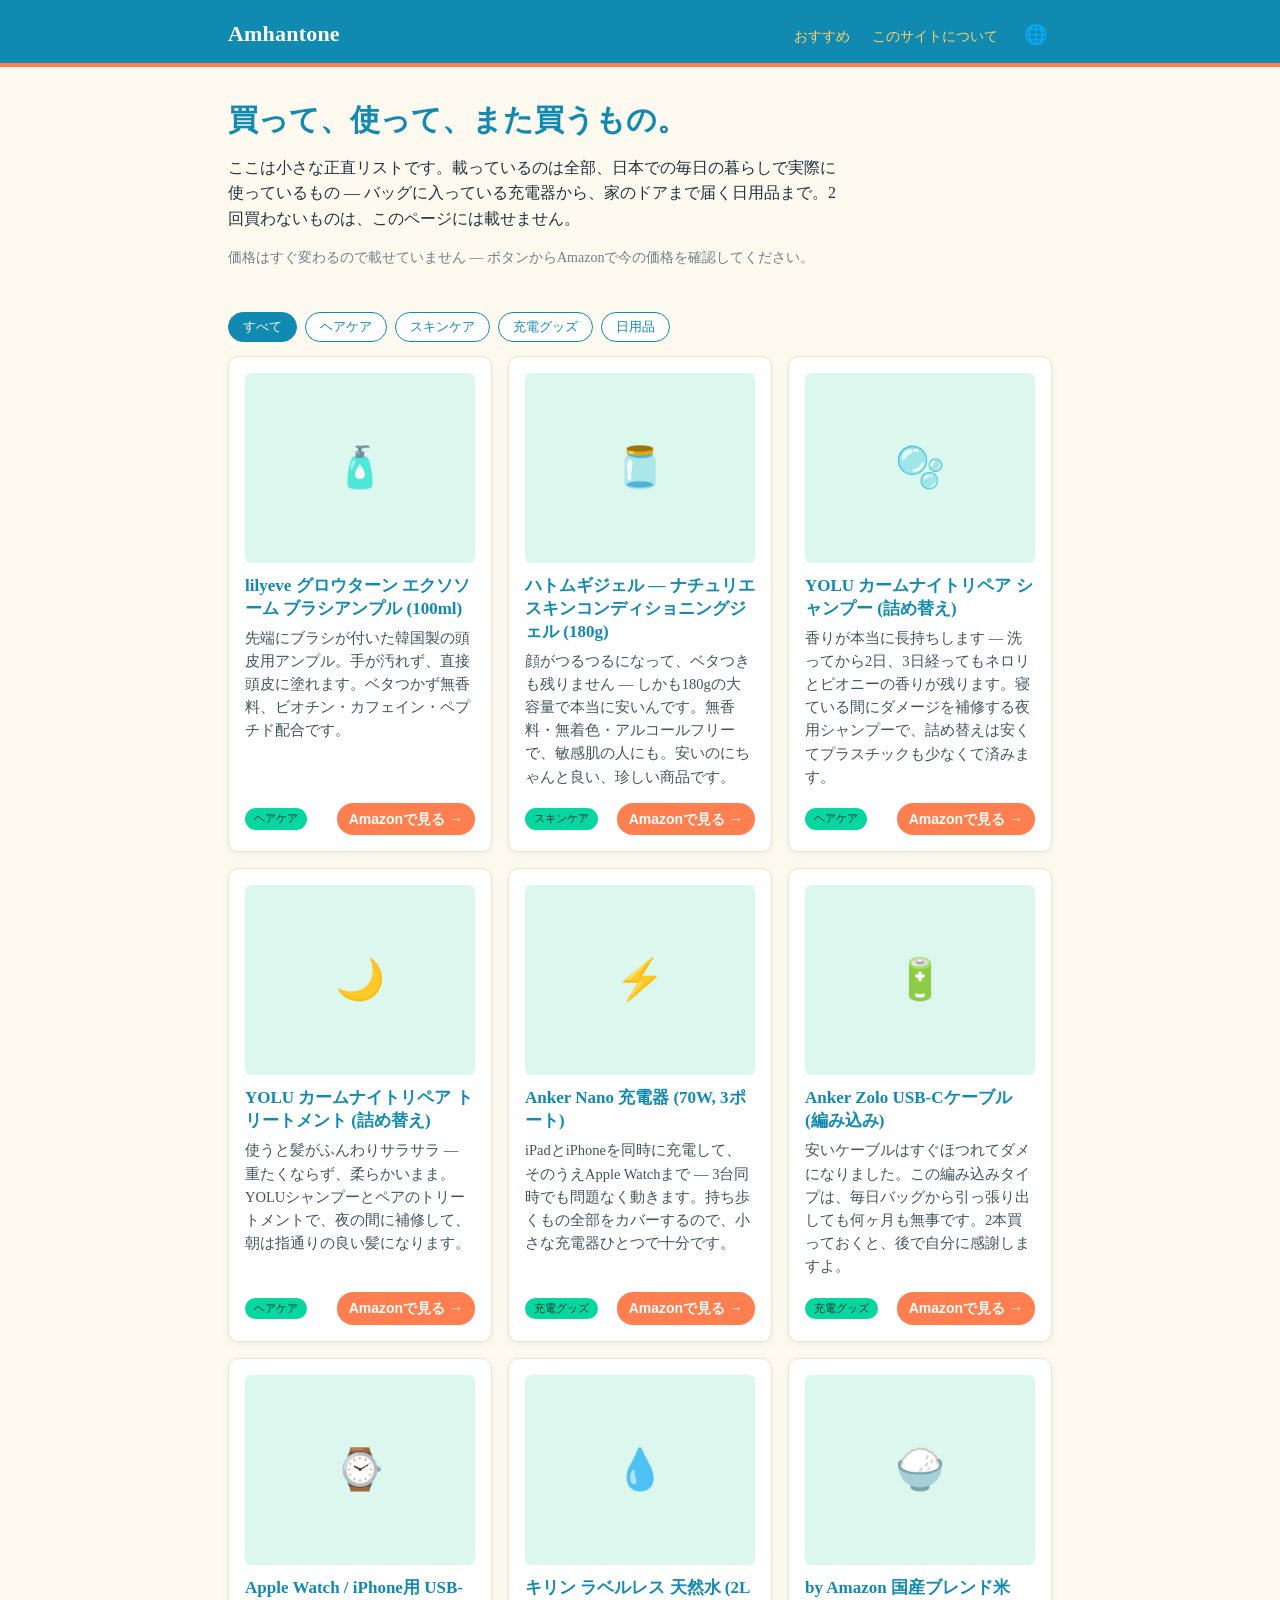
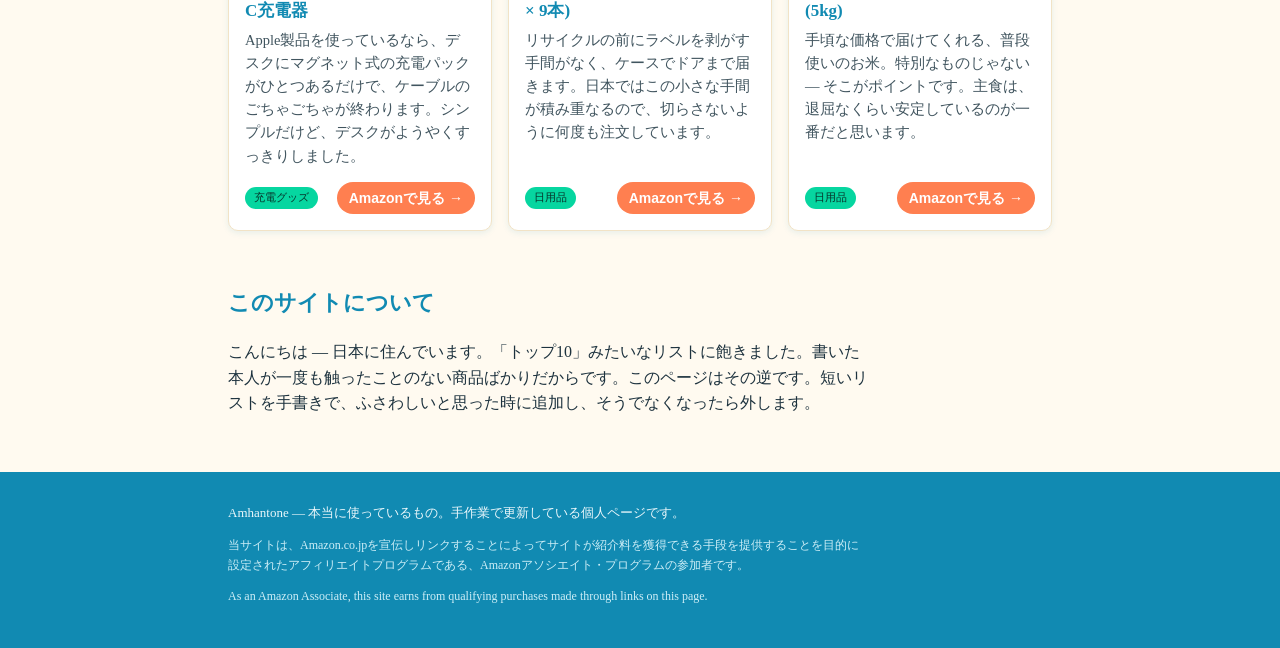
==== index.html @ 74ca100b "Hide Burmese from the language menu for now (wording kept in code)" ====
<!DOCTYPE html>
<html lang="en">
<head>
<meta charset="UTF-8">
<meta name="viewport" content="width=device-width, initial-scale=1.0">
<title>Amhantone — stuff I actually use</title>
<meta name="description" content="A short list of everyday things I actually buy and use, mostly from Amazon Japan. No hype, just notes.">
<link rel="stylesheet" href="style.css">
</head>
<body>

<header>
  <div class="wrap">
    <div class="site-title">Amhantone</div>
    <nav>
      <a href="#picks" id="t-picks">Picks</a>
      <a href="#about" id="t-about">About</a>
      <span class="lang-menu">
        <button type="button" id="lang-btn" title="Language / 言語" aria-haspopup="true" aria-expanded="false">🌐</button>
        <span class="lang-pop" id="lang-pop" hidden>
          <button type="button" data-lang="en">English</button>
          <button type="button" data-lang="ja">日本語</button>
        </span>
      </span>
    </nav>
  </div>
</header>

<main class="wrap">

  <section class="intro">
    <h1 id="t-h1">Things I buy, use, and buy again.</h1>
    <p id="t-intro">This is a small, honest list. Everything here is something I use in my
    daily life in Japan — chargers that live in my bag, staples that show up
    at my door. If I wouldn't buy it twice, it's not on this page.</p>
    <p class="muted" id="t-prices">Prices change all the time, so I don't list them — the
    button takes you to Amazon to check the current one.</p>
  </section>

  <section id="picks">
    <div class="filters" id="filters"></div>
    <div class="grid" id="grid"></div>
  </section>

  <section id="about">
    <h2 id="t-about-h">About this site</h2>
    <p id="t-about-p">Hi — I live in Japan and I got tired of "top 10" lists written by
    people who never touched the products. This page is the opposite: a
    short list, written by hand, updated when something earns its place
    or loses it.</p>
  </section>

</main>

<footer>
  <div class="wrap">
    <p id="t-foot">Amhantone — stuff I actually use. A personal page, updated by hand.</p>
    <p class="disclosure">当サイトは、Amazon.co.jpを宣伝しリンクすることによってサイトが紹介料を獲得できる手段を提供することを目的に設定されたアフィリエイトプログラムである、Amazonアソシエイト・プログラムの参加者です。</p>
    <p class="disclosure">As an Amazon Associate, this site earns from qualifying purchases made through links on this page.</p>
  </div>
</footer>

<script src="products.js?v=11"></script>
<script>
  function withTag(url) {
    // Short links from Associates Central already carry the tag — use them exactly as given.
    if (url.indexOf("link.amazon") !== -1) return url;
    if (!AFFILIATE_TAG || AFFILIATE_TAG === "YOURTAG-22") return url;
    var sep = url.indexOf("?") === -1 ? "?" : "&";
    return url + sep + "tag=" + encodeURIComponent(AFFILIATE_TAG);
  }

  // ---- Language (EN / 日本語) ----
  var STRINGS = {
    en: {
      title: "Amhantone — stuff I actually use",
      picks: "Picks", about: "About",
      h1: "Things I buy, use, and buy again.",
      intro: "This is a small, honest list. Everything here is something I use in my daily life in Japan — chargers that live in my bag, staples that show up at my door. If I wouldn't buy it twice, it's not on this page.",
      prices: "Prices change all the time, so I don't list them — the button takes you to Amazon to check the current one.",
      aboutH: "About this site",
      aboutP: "Hi — I live in Japan and I got tired of \"top 10\" lists written by people who never touched the products. This page is the opposite: a short list, written by hand, updated when something earns its place or loses it.",
      foot: "Amhantone — stuff I actually use. A personal page, updated by hand.",
      buy: "View on Amazon →",
      cats: { "All": "All", "Hair care": "Hair care", "Skin care": "Skin care", "Charging": "Charging", "Home": "Home" }
    },
    ja: {
      title: "Amhantone — 本当に使っているもの",
      picks: "おすすめ", about: "このサイトについて",
      h1: "買って、使って、また買うもの。",
      intro: "ここは小さな正直リストです。載っているのは全部、日本での毎日の暮らしで実際に使っているもの — バッグに入っている充電器から、家のドアまで届く日用品まで。2回買わないものは、このページには載せません。",
      prices: "価格はすぐ変わるので載せていません — ボタンからAmazonで今の価格を確認してください。",
      aboutH: "このサイトについて",
      aboutP: "こんにちは — 日本に住んでいます。「トップ10」みたいなリストに飽きました。書いた本人が一度も触ったことのない商品ばかりだからです。このページはその逆です。短いリストを手書きで、ふさわしいと思った時に追加し、そうでなくなったら外します。",
      foot: "Amhantone — 本当に使っているもの。手作業で更新している個人ページです。",
      buy: "Amazonで見る →",
      cats: { "All": "すべて", "Hair care": "ヘアケア", "Skin care": "スキンケア", "Charging": "充電グッズ", "Home": "日用品" }
    },
    my: {
      title: "Amhantone — တကယ်သုံးနေတဲ့ပစ္စည်းများ",
      picks: "ရွေးချယ်မှု", about: "ဒီဆိုက်အကြောင်း",
      h1: "ဝယ်တယ်၊ သုံးတယ်၊ ပြန်ဝယ်တယ်။",
      intro: "ဒါဟာ သေးငယ်ပေမယ့် ရိုးသားတဲ့ စာရင်းတစ်ခုပါ။ ဒီမှာပါတာအားလုံးဟာ ဂျပန်မှာ နေ့စဉ်ဘဝထဲ တကယ်သုံးနေတဲ့ပစ္စည်းတွေပါ — အိတ်ထဲမှာ အမြဲပါတဲ့ အားသွင်းကိရိယာတွေကနေ အိမ်တံခါးဆီ ရောက်လာတဲ့ နေ့သုံးပစ္စည်းတွေအထိ။ နှစ်ခါပြန်မဝယ်မယ့်ပစ္စည်းဆိုရင် ဒီစာမျက်နှာမှာ မပါပါဘူး။",
      prices: "ဈေးနှုန်းတွေက အမြဲပြောင်းနေတာမို့ မရေးထားပါဘူး — ခလုတ်ကိုနှိပ်ပြီး Amazon မှာ လက်ရှိဈေးကို စစ်ကြည့်ပါ။",
      aboutH: "ဒီဆိုက်အကြောင်း",
      aboutP: "မင်္ဂလာပါ — ကျွန်တော် ဂျပန်မှာ နေပါတယ်။ ကိုယ်တိုင်တစ်ခါမှ မထိဖူးတဲ့ ပစ္စည်းတွေအကြောင်း ရေးထားတဲ့ \"ထိပ်ဆုံး ၁၀ ခု\" စာရင်းတွေကို ငြီးငွေ့လာလို့ပါ။ ဒီစာမျက်နှာက အဲဒါနဲ့ ဆန့်ကျင်ဘက်ပါ — တိုတောင်းတဲ့စာရင်း၊ လက်နဲ့ရေးထားတာ၊ ပစ္စည်းတစ်ခုက နေရာရထိုက်တဲ့အခါ ထည့်ပြီး၊ မရထိုက်တော့တဲ့အခါ ဖြုတ်ပါတယ်။",
      foot: "Amhantone — တကယ်သုံးနေတဲ့ပစ္စည်းများ။ လက်နဲ့ အပ်ဒိတ်လုပ်နေတဲ့ ကိုယ်ပိုင်စာမျက်နှာပါ။",
      buy: "Amazon မှာ ကြည့်ရန် →",
      cats: { "All": "အားလုံး", "Hair care": "ဆံပင်စောင့်ရှောက်မှု", "Skin care": "အသားအရေစောင့်ရှောက်မှု", "Charging": "အားသွင်းပစ္စည်းများ", "Home": "အိမ်သုံးပစ္စည်းများ" }
    }
  };

  var lang = "ja";
  try {
    var saved = localStorage.getItem("amhantone-lang");
    if (saved === "en" || saved === "ja") lang = saved;
  } catch (e) {}

  var grid = document.getElementById("grid");
  var filters = document.getElementById("filters");
  var cats = ["All"];
  PRODUCTS.forEach(function (p) {
    if (cats.indexOf(p.category) === -1) cats.push(p.category);
  });
  var currentCat = "All";

  function catLabel(c) {
    return STRINGS[lang].cats[c] || c;
  }

  function render(cat) {
    currentCat = cat;
    grid.innerHTML = "";
    PRODUCTS.filter(function (p) {
      return cat === "All" || p.category === cat;
    }).forEach(function (p) {
      var name = p["name_" + lang] || p.name;
      var note = p["note_" + lang] || p.note;
      var card = document.createElement("article");
      card.className = "card";
      card.innerHTML =
        '<div class="ph"><div class="tile">' + p.emoji + "</div>" +
          (p.img ? '<img class="pimg" loading="lazy" alt="" src="' + p.img + '" onerror="this.remove()">' : "") +
        "</div>" +
        "<h3>" + name + "</h3>" +
        '<p class="note">' + note + "</p>" +
        '<div class="card-foot">' +
          '<span class="pill">' + catLabel(p.category) + "</span>" +
          '<a class="buy" target="_blank" rel="nofollow sponsored noopener" href="' +
            withTag(p.link) + '">' + STRINGS[lang].buy + "</a>" +
        "</div>";
      grid.appendChild(card);
    });
  }

  function buildFilters() {
    filters.innerHTML = "";
    cats.forEach(function (c) {
      var b = document.createElement("button");
      b.textContent = catLabel(c);
      if (c === currentCat) b.className = "active";
      b.onclick = function () {
        filters.querySelectorAll("button").forEach(function (x) { x.className = ""; });
        b.className = "active";
        render(c);
      };
      filters.appendChild(b);
    });
  }

  function setLang(l) {
    lang = l;
    try { localStorage.setItem("amhantone-lang", l); } catch (e) {}
    var s = STRINGS[l];
    document.documentElement.lang = l;
    document.title = s.title;
    document.getElementById("t-picks").textContent = s.picks;
    document.getElementById("t-about").textContent = s.about;
    document.getElementById("t-h1").textContent = s.h1;
    document.getElementById("t-intro").textContent = s.intro;
    document.getElementById("t-prices").textContent = s.prices;
    document.getElementById("t-about-h").textContent = s.aboutH;
    document.getElementById("t-about-p").textContent = s.aboutP;
    document.getElementById("t-foot").textContent = s.foot;
    document.querySelectorAll("#lang-pop button").forEach(function (b) {
      b.className = b.getAttribute("data-lang") === l ? "on" : "";
    });
    buildFilters();
    render(currentCat);
  }

  var langBtn = document.getElementById("lang-btn");
  var langPop = document.getElementById("lang-pop");
  function closePop() {
    langPop.hidden = true;
    langBtn.setAttribute("aria-expanded", "false");
  }
  langBtn.onclick = function (ev) {
    ev.stopPropagation();
    var open = langPop.hidden;
    if (open) {
      langPop.hidden = false;
      langBtn.setAttribute("aria-expanded", "true");
    } else {
      closePop();
    }
  };
  langPop.querySelectorAll("button").forEach(function (b) {
    b.onclick = function () {
      setLang(b.getAttribute("data-lang"));
      closePop();
    };
  });
  document.addEventListener("click", function (ev) {
    if (!langPop.hidden && !langPop.contains(ev.target)) closePop();
  });

  setLang(lang);
</script>

</body>
</html>
---- style.css ----
/* Hand-made look, Color Hunt palette:
   coral #FF7F50, yellow #FFD166, mint #06D6A0, ocean blue #118AB2.
   https://colorhunt.co/palette/ff7f50ffd16606d6a0118ab2 */
* { box-sizing: border-box; }

body {
  margin: 0;
  font-family: Georgia, "Times New Roman", "Hiragino Mincho ProN", serif;
  background: #fffaf0;
  color: #1d323e;
  line-height: 1.6;
}

.wrap { max-width: 860px; margin: 0 auto; padding: 0 18px; }

header {
  background: #118ab2;
  border-bottom: 4px solid #ff7f50;
}
header .wrap {
  display: flex; justify-content: space-between; align-items: baseline;
  padding-top: 16px; padding-bottom: 12px;
}
.site-title { font-size: 22px; font-weight: bold; letter-spacing: .2px; color: #ffffff; }
nav a {
  color: #ffd166; text-decoration: none; margin-left: 18px;
  font-family: Helvetica, Arial, sans-serif; font-size: 14px;
}
nav a:hover { color: #ffffff; text-decoration: underline; }

.lang-menu { position: relative; margin-left: 18px; }
#lang-btn {
  background: transparent; border: none; cursor: pointer;
  font-size: 19px; line-height: 1; padding: 2px 4px;
  vertical-align: baseline;
}
#lang-btn:hover { transform: scale(1.15); }
.lang-pop {
  position: absolute; right: 0; top: calc(100% + 8px); z-index: 20;
  background: #ffffff; border: 1px solid #118ab2; border-radius: 10px;
  box-shadow: 0 6px 18px rgba(17, 45, 78, .25);
  padding: 5px; min-width: 130px;
}
.lang-pop button {
  display: block; width: 100%; text-align: left;
  font-family: Helvetica, Arial, sans-serif; font-size: 13.5px;
  background: transparent; color: #1d323e; border: none;
  padding: 7px 10px; border-radius: 6px; cursor: pointer;
}
.lang-pop button:hover { background: #dcf7ee; }
.lang-pop button.on { font-weight: bold; color: #118ab2; }
.lang-pop button.on::after { content: " ✓"; color: #06d6a0; }

.intro { padding: 34px 0 6px; }
.intro h1 { font-size: 30px; margin: 0 0 10px; line-height: 1.25; color: #118ab2; }
.intro p { max-width: 620px; }
.muted { color: #6d7f88; font-size: 14px; }

.filters { margin: 22px 0 14px; }
.filters button {
  font-family: Helvetica, Arial, sans-serif; font-size: 13px;
  background: #ffffff; color: #118ab2;
  border: 1px solid #118ab2; border-radius: 20px;
  padding: 5px 14px; margin-right: 8px; cursor: pointer;
}
.filters button.active { background: #118ab2; color: #ffffff; border-color: #118ab2; }

.grid {
  display: grid; gap: 16px;
  grid-template-columns: repeat(auto-fill, minmax(250px, 1fr));
  padding-bottom: 10px;
}
.card {
  background: #ffffff; border: 1px solid #f2e3c6; border-radius: 10px;
  box-shadow: 0 2px 6px rgba(17, 138, 178, .10);
  padding: 16px; display: flex; flex-direction: column;
}
.tile {
  font-size: 40px; text-align: center; padding: 18px 0 10px;
  background: #dcf7ee; border-radius: 6px;
}
/* Product photo sits over the emoji tile; if a photo fails to load it
   removes itself and the emoji shows instead. */
.ph { position: relative; height: 190px; }
.ph .tile {
  height: 100%; display: flex; align-items: center; justify-content: center;
  padding: 0;
}
.pimg {
  position: absolute; inset: 0; width: 100%; height: 100%;
  object-fit: contain; background: #fff; border-radius: 6px; padding: 8px;
}
.card h3 { font-size: 17px; margin: 12px 0 6px; line-height: 1.35; color: #118ab2; }
.note { font-size: 14.5px; color: #41555f; flex: 1; margin: 0 0 14px; }
.card-foot {
  display: flex; justify-content: space-between; align-items: center;
}
.pill {
  font-family: Helvetica, Arial, sans-serif; font-size: 11px;
  background: #06d6a0; color: #07332a; border-radius: 12px;
  padding: 2px 9px;
}
.buy {
  font-family: Helvetica, Arial, sans-serif; font-size: 14px; font-weight: bold;
  background: #ff7f50; color: #ffffff; text-decoration: none;
  border-radius: 16px; padding: 5px 12px;
}
.buy:hover { background: #118ab2; color: #ffffff; }

#about { padding: 26px 0 10px; max-width: 640px; }
#about h2 { font-size: 22px; color: #118ab2; }

footer {
  background: #118ab2; margin-top: 30px;
  padding: 18px 0 30px; font-size: 13px; color: #eaf7fb;
}
footer .disclosure { font-size: 12px; max-width: 640px; color: #cdeef7; }
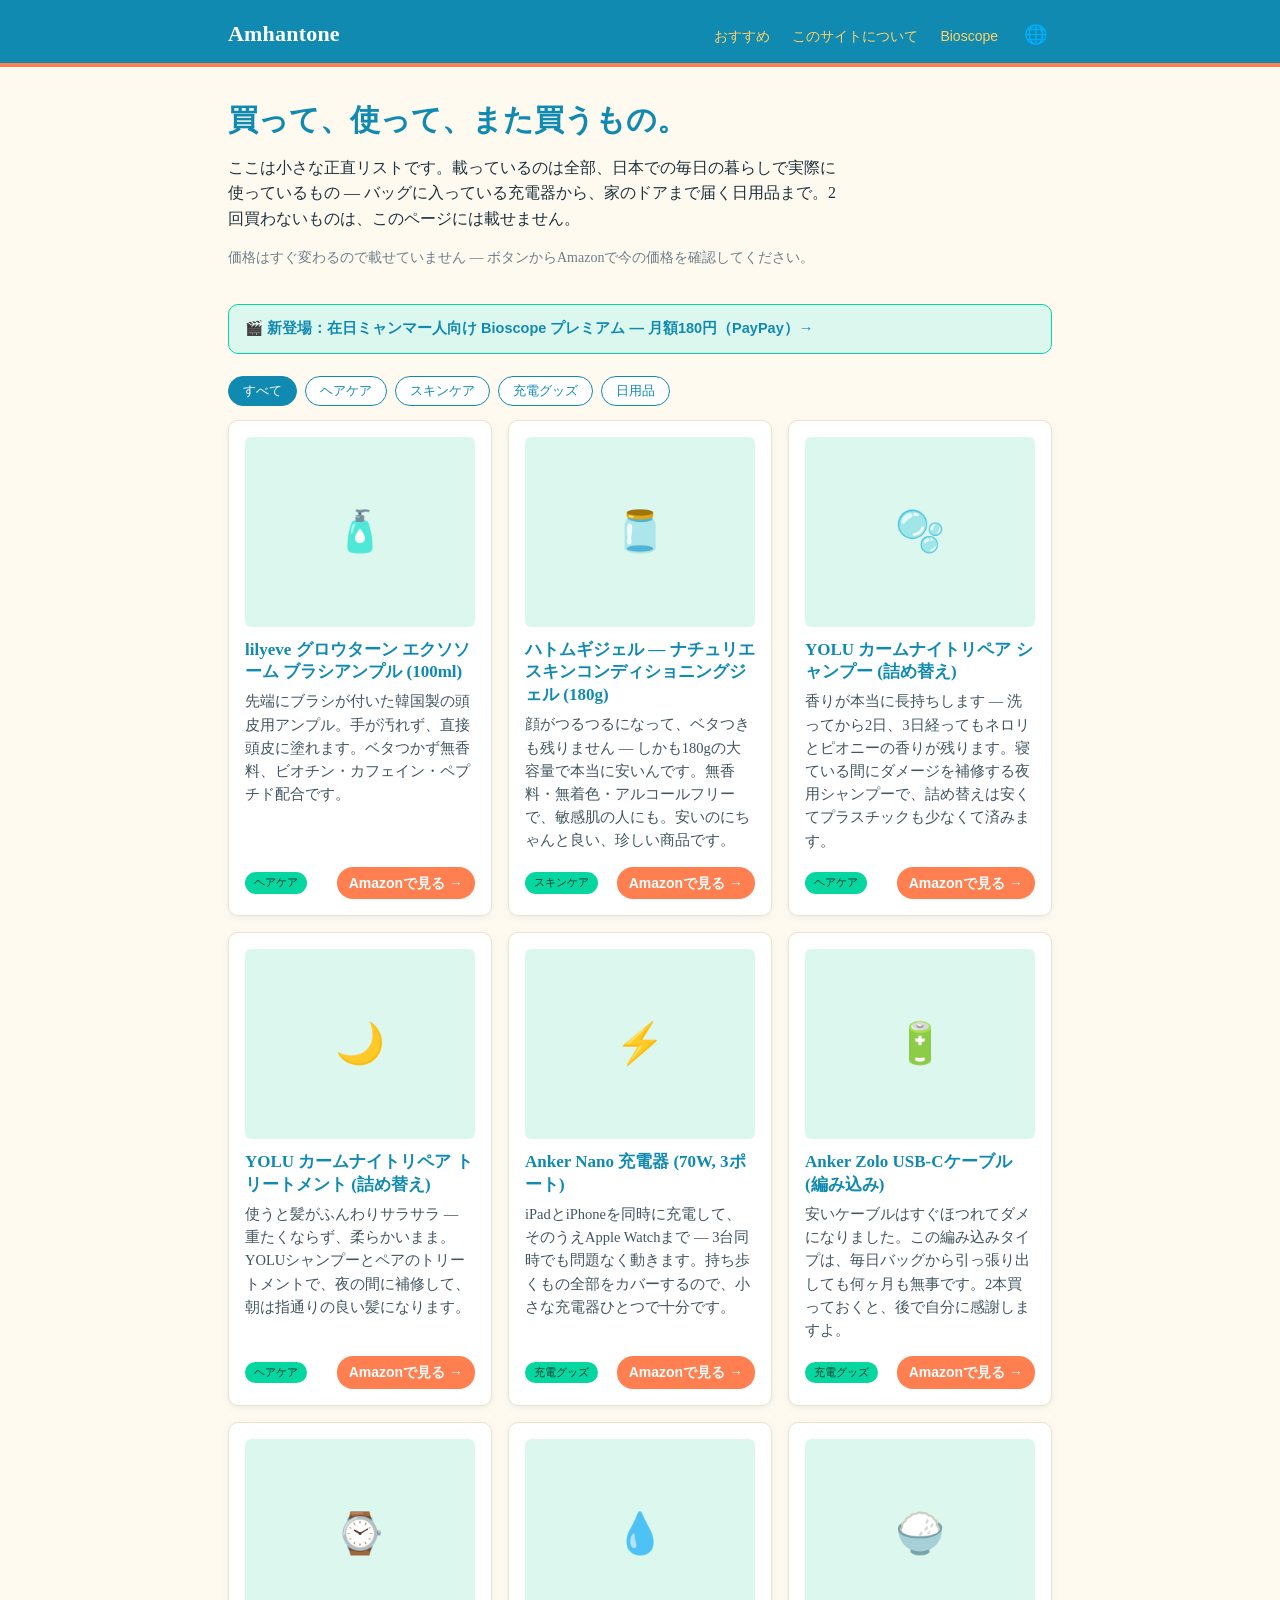
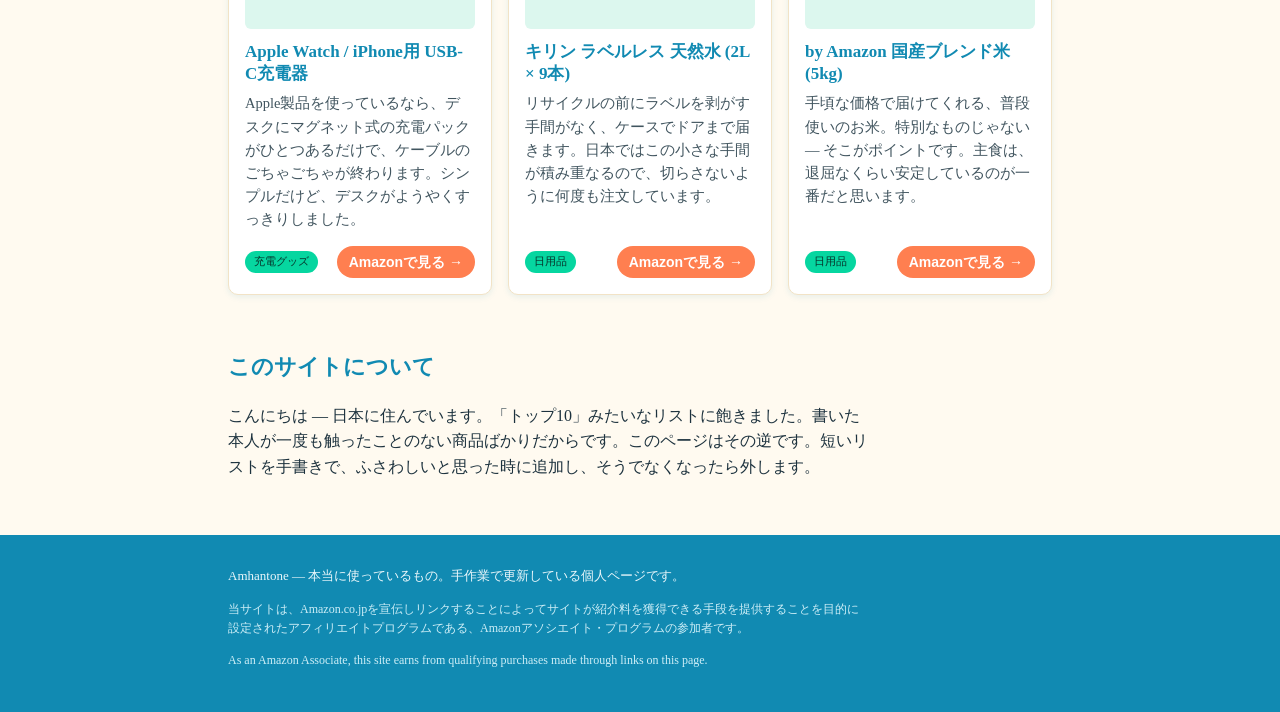
==== commit 00b1fe28: "Add Bioscope nav link and homepage notice banner" ====
--- a/index.html
+++ b/index.html
@@ -15,6 +15,7 @@
     <nav>
       <a href="#picks" id="t-picks">Picks</a>
       <a href="#about" id="t-about">About</a>
+      <a href="bioscope.html">Bioscope</a>
       <span class="lang-menu">
         <button type="button" id="lang-btn" title="Language / 言語" aria-haspopup="true" aria-expanded="false">🌐</button>
         <span class="lang-pop" id="lang-pop" hidden>
@@ -36,6 +37,10 @@
     <p class="muted" id="t-prices">Prices change all the time, so I don't list them — the
     button takes you to Amazon to check the current one.</p>
   </section>
+
+  <p style="background:#dcf7ee; border:1px solid #06d6a0; border-radius:10px; padding:12px 16px; font-family:Helvetica, Arial, sans-serif; font-size:14.5px;">
+    <a id="t-bio" href="bioscope.html" style="color:#118ab2; font-weight:bold; text-decoration:none;">🎬 New: Bioscope Premium for Myanmar in Japan — ¥180/month via PayPay →</a>
+  </p>
 
   <section id="picks">
     <div class="filters" id="filters"></div>
@@ -81,6 +86,7 @@
       aboutH: "About this site",
       aboutP: "Hi — I live in Japan and I got tired of \"top 10\" lists written by people who never touched the products. This page is the opposite: a short list, written by hand, updated when something earns its place or loses it.",
       foot: "Amhantone — stuff I actually use. A personal page, updated by hand.",
+      bio: "🎬 New: Bioscope Premium for Myanmar in Japan — ¥180/month via PayPay →",
       buy: "View on Amazon →",
       cats: { "All": "All", "Hair care": "Hair care", "Skin care": "Skin care", "Charging": "Charging", "Home": "Home" }
     },
@@ -93,6 +99,7 @@
       aboutH: "このサイトについて",
       aboutP: "こんにちは — 日本に住んでいます。「トップ10」みたいなリストに飽きました。書いた本人が一度も触ったことのない商品ばかりだからです。このページはその逆です。短いリストを手書きで、ふさわしいと思った時に追加し、そうでなくなったら外します。",
       foot: "Amhantone — 本当に使っているもの。手作業で更新している個人ページです。",
+      bio: "🎬 新登場：在日ミャンマー人向け Bioscope プレミアム — 月額180円（PayPay）→",
       buy: "Amazonで見る →",
       cats: { "All": "すべて", "Hair care": "ヘアケア", "Skin care": "スキンケア", "Charging": "充電グッズ", "Home": "日用品" }
     },
@@ -182,6 +189,7 @@
     document.getElementById("t-about-h").textContent = s.aboutH;
     document.getElementById("t-about-p").textContent = s.aboutP;
     document.getElementById("t-foot").textContent = s.foot;
+    document.getElementById("t-bio").textContent = s.bio;
     document.querySelectorAll("#lang-pop button").forEach(function (b) {
       b.className = b.getAttribute("data-lang") === l ? "on" : "";
     });
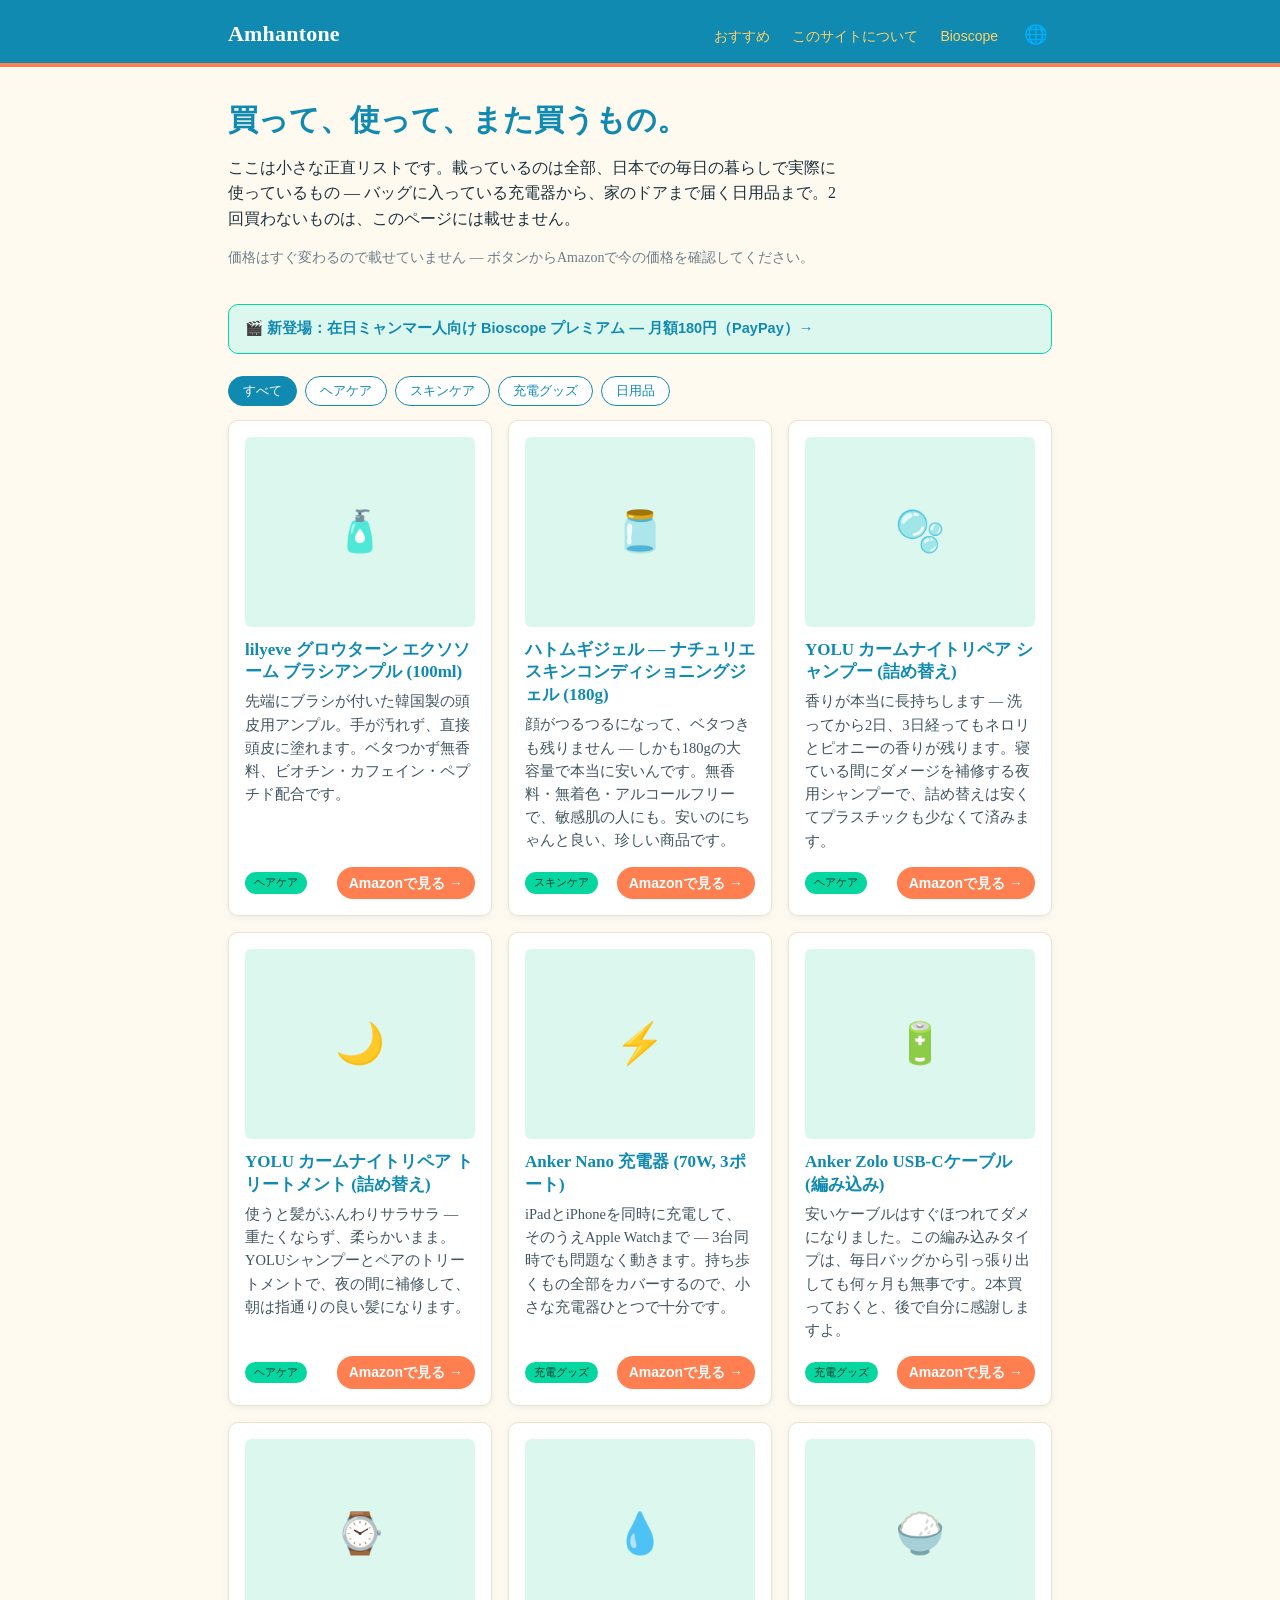
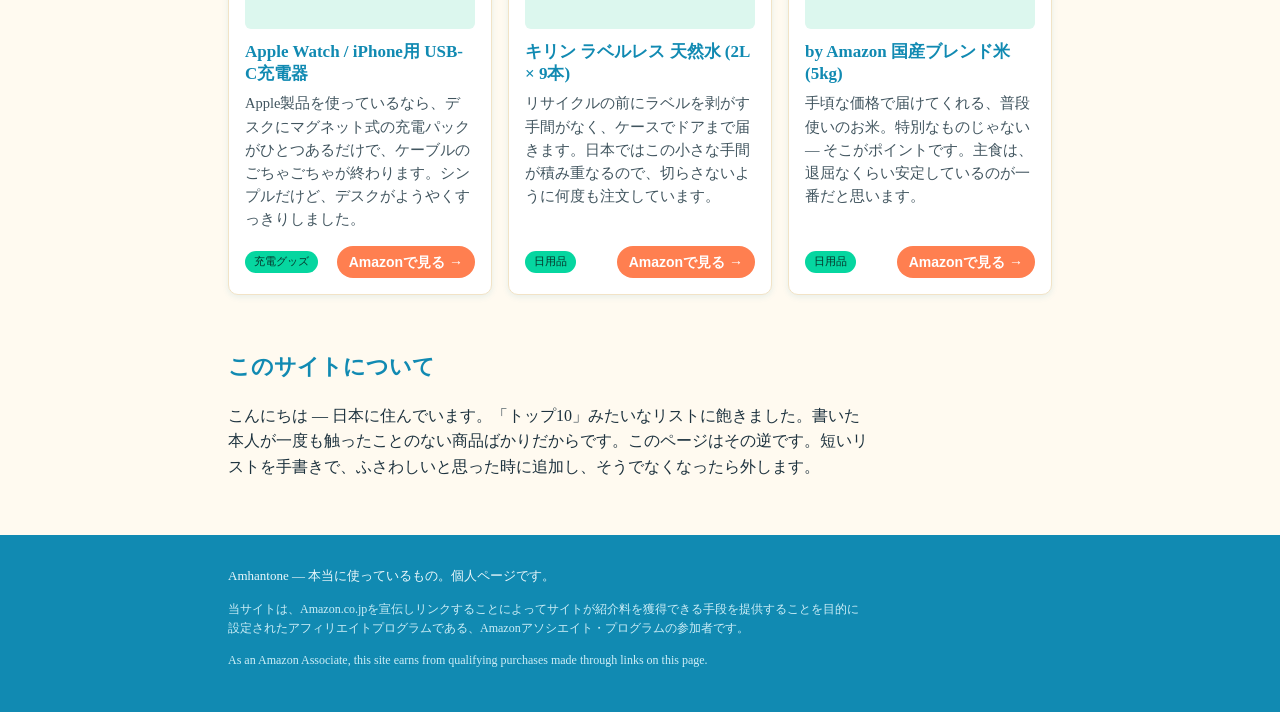
==== commit cf4fe936: "Footer: drop "updated by hand" (all languages)" ====
--- a/index.html
+++ b/index.html
@@ -59,7 +59,7 @@
 
 <footer>
   <div class="wrap">
-    <p id="t-foot">Amhantone — stuff I actually use. A personal page, updated by hand.</p>
+    <p id="t-foot">Amhantone — stuff I actually use. A personal page.</p>
     <p class="disclosure">当サイトは、Amazon.co.jpを宣伝しリンクすることによってサイトが紹介料を獲得できる手段を提供することを目的に設定されたアフィリエイトプログラムである、Amazonアソシエイト・プログラムの参加者です。</p>
     <p class="disclosure">As an Amazon Associate, this site earns from qualifying purchases made through links on this page.</p>
   </div>
@@ -85,7 +85,7 @@
       prices: "Prices change all the time, so I don't list them — the button takes you to Amazon to check the current one.",
       aboutH: "About this site",
       aboutP: "Hi — I live in Japan and I got tired of \"top 10\" lists written by people who never touched the products. This page is the opposite: a short list, written by hand, updated when something earns its place or loses it.",
-      foot: "Amhantone — stuff I actually use. A personal page, updated by hand.",
+      foot: "Amhantone — stuff I actually use. A personal page.",
       bio: "🎬 New: Bioscope Premium for Myanmar in Japan — ¥180/month via PayPay →",
       buy: "View on Amazon →",
       cats: { "All": "All", "Hair care": "Hair care", "Skin care": "Skin care", "Charging": "Charging", "Home": "Home" }
@@ -98,7 +98,7 @@
       prices: "価格はすぐ変わるので載せていません — ボタンからAmazonで今の価格を確認してください。",
       aboutH: "このサイトについて",
       aboutP: "こんにちは — 日本に住んでいます。「トップ10」みたいなリストに飽きました。書いた本人が一度も触ったことのない商品ばかりだからです。このページはその逆です。短いリストを手書きで、ふさわしいと思った時に追加し、そうでなくなったら外します。",
-      foot: "Amhantone — 本当に使っているもの。手作業で更新している個人ページです。",
+      foot: "Amhantone — 本当に使っているもの。個人ページです。",
       bio: "🎬 新登場：在日ミャンマー人向け Bioscope プレミアム — 月額180円（PayPay）→",
       buy: "Amazonで見る →",
       cats: { "All": "すべて", "Hair care": "ヘアケア", "Skin care": "スキンケア", "Charging": "充電グッズ", "Home": "日用品" }
@@ -111,7 +111,7 @@
       prices: "ဈေးနှုန်းတွေက အမြဲပြောင်းနေတာမို့ မရေးထားပါဘူး — ခလုတ်ကိုနှိပ်ပြီး Amazon မှာ လက်ရှိဈေးကို စစ်ကြည့်ပါ။",
       aboutH: "ဒီဆိုက်အကြောင်း",
       aboutP: "မင်္ဂလာပါ — ကျွန်တော် ဂျပန်မှာ နေပါတယ်။ ကိုယ်တိုင်တစ်ခါမှ မထိဖူးတဲ့ ပစ္စည်းတွေအကြောင်း ရေးထားတဲ့ \"ထိပ်ဆုံး ၁၀ ခု\" စာရင်းတွေကို ငြီးငွေ့လာလို့ပါ။ ဒီစာမျက်နှာက အဲဒါနဲ့ ဆန့်ကျင်ဘက်ပါ — တိုတောင်းတဲ့စာရင်း၊ လက်နဲ့ရေးထားတာ၊ ပစ္စည်းတစ်ခုက နေရာရထိုက်တဲ့အခါ ထည့်ပြီး၊ မရထိုက်တော့တဲ့အခါ ဖြုတ်ပါတယ်။",
-      foot: "Amhantone — တကယ်သုံးနေတဲ့ပစ္စည်းများ။ လက်နဲ့ အပ်ဒိတ်လုပ်နေတဲ့ ကိုယ်ပိုင်စာမျက်နှာပါ။",
+      foot: "Amhantone — တကယ်သုံးနေတဲ့ပစ္စည်းများ။ ကိုယ်ပိုင်စာမျက်နှာပါ။",
       buy: "Amazon မှာ ကြည့်ရန် →",
       cats: { "All": "အားလုံး", "Hair care": "ဆံပင်စောင့်ရှောက်မှု", "Skin care": "အသားအရေစောင့်ရှောက်မှု", "Charging": "အားသွင်းပစ္စည်းများ", "Home": "အိမ်သုံးပစ္စည်းများ" }
     }
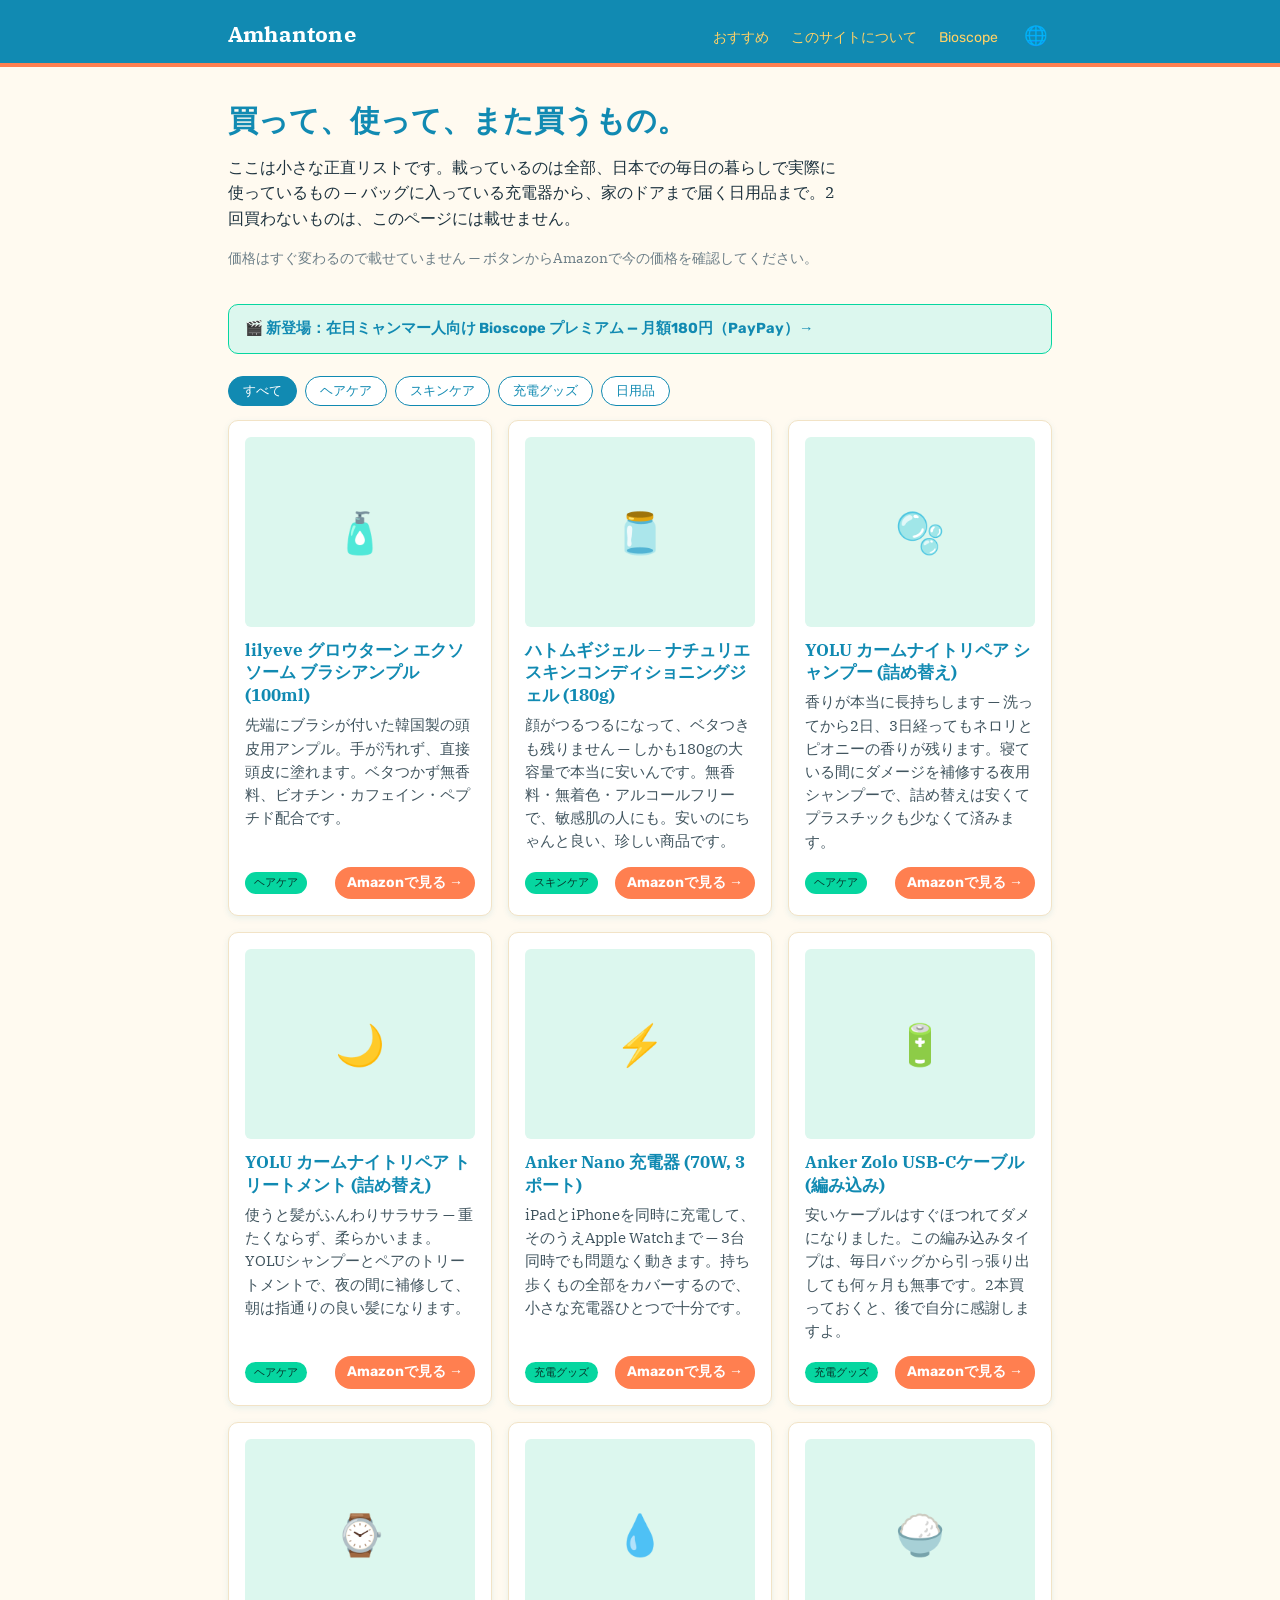
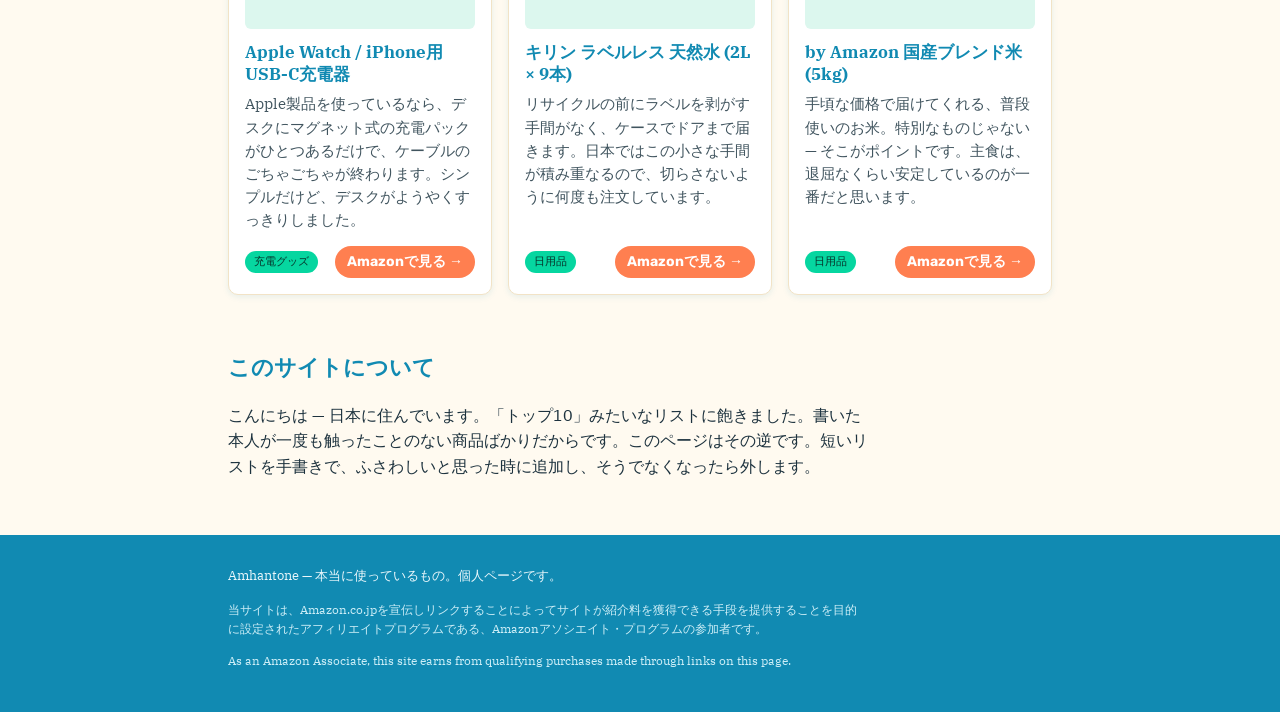
==== commit 08304c4d: "Load Rubik + IBM Plex Serif from Google Fonts" ====
--- a/index.html
+++ b/index.html
@@ -6,6 +6,9 @@
 <title>Amhantone — stuff I actually use</title>
 <meta name="description" content="A short list of everyday things I actually buy and use, mostly from Amazon Japan. No hype, just notes.">
 <link rel="stylesheet" href="style.css">
+<link rel="preconnect" href="https://fonts.googleapis.com">
+<link rel="preconnect" href="https://fonts.gstatic.com" crossorigin>
+<link href="https://fonts.googleapis.com/css2?family=IBM+Plex+Serif:ital,wght@0,100;0,200;0,300;0,400;0,500;0,600;0,700;1,100;1,200;1,300;1,400;1,500;1,600;1,700&family=Rubik:ital,wght@0,300..900;1,300..900&display=swap" rel="stylesheet">
 </head>
 <body>
 
@@ -38,7 +41,7 @@
     button takes you to Amazon to check the current one.</p>
   </section>
 
-  <p style="background:#dcf7ee; border:1px solid #06d6a0; border-radius:10px; padding:12px 16px; font-family:Helvetica, Arial, sans-serif; font-size:14.5px;">
+  <p style="background:#dcf7ee; border:1px solid #06d6a0; border-radius:10px; padding:12px 16px; font-family:'Rubik', Arial, sans-serif; font-size:14.5px;">
     <a id="t-bio" href="bioscope.html" style="color:#118ab2; font-weight:bold; text-decoration:none;">🎬 New: Bioscope Premium for Myanmar in Japan — ¥180/month via PayPay →</a>
   </p>
 
--- a/style.css
+++ b/style.css
@@ -5,7 +5,7 @@
 
 body {
   margin: 0;
-  font-family: Georgia, "Times New Roman", "Hiragino Mincho ProN", serif;
+  font-family: 'IBM Plex Serif', Georgia, "Hiragino Mincho ProN", serif;
   background: #fffaf0;
   color: #1d323e;
   line-height: 1.6;
@@ -24,7 +24,7 @@
 .site-title { font-size: 22px; font-weight: bold; letter-spacing: .2px; color: #ffffff; }
 nav a {
   color: #ffd166; text-decoration: none; margin-left: 18px;
-  font-family: Helvetica, Arial, sans-serif; font-size: 14px;
+  font-family: 'Rubik', Arial, sans-serif; font-size: 14px;
 }
 nav a:hover { color: #ffffff; text-decoration: underline; }
 
@@ -43,7 +43,7 @@
 }
 .lang-pop button {
   display: block; width: 100%; text-align: left;
-  font-family: Helvetica, Arial, sans-serif; font-size: 13.5px;
+  font-family: 'Rubik', Arial, sans-serif; font-size: 13.5px;
   background: transparent; color: #1d323e; border: none;
   padding: 7px 10px; border-radius: 6px; cursor: pointer;
 }
@@ -58,7 +58,7 @@
 
 .filters { margin: 22px 0 14px; }
 .filters button {
-  font-family: Helvetica, Arial, sans-serif; font-size: 13px;
+  font-family: 'Rubik', Arial, sans-serif; font-size: 13px;
   background: #ffffff; color: #118ab2;
   border: 1px solid #118ab2; border-radius: 20px;
   padding: 5px 14px; margin-right: 8px; cursor: pointer;
@@ -96,12 +96,12 @@
   display: flex; justify-content: space-between; align-items: center;
 }
 .pill {
-  font-family: Helvetica, Arial, sans-serif; font-size: 11px;
+  font-family: 'Rubik', Arial, sans-serif; font-size: 11px;
   background: #06d6a0; color: #07332a; border-radius: 12px;
   padding: 2px 9px;
 }
 .buy {
-  font-family: Helvetica, Arial, sans-serif; font-size: 14px; font-weight: bold;
+  font-family: 'Rubik', Arial, sans-serif; font-size: 14px; font-weight: bold;
   background: #ff7f50; color: #ffffff; text-decoration: none;
   border-radius: 16px; padding: 5px 12px;
 }
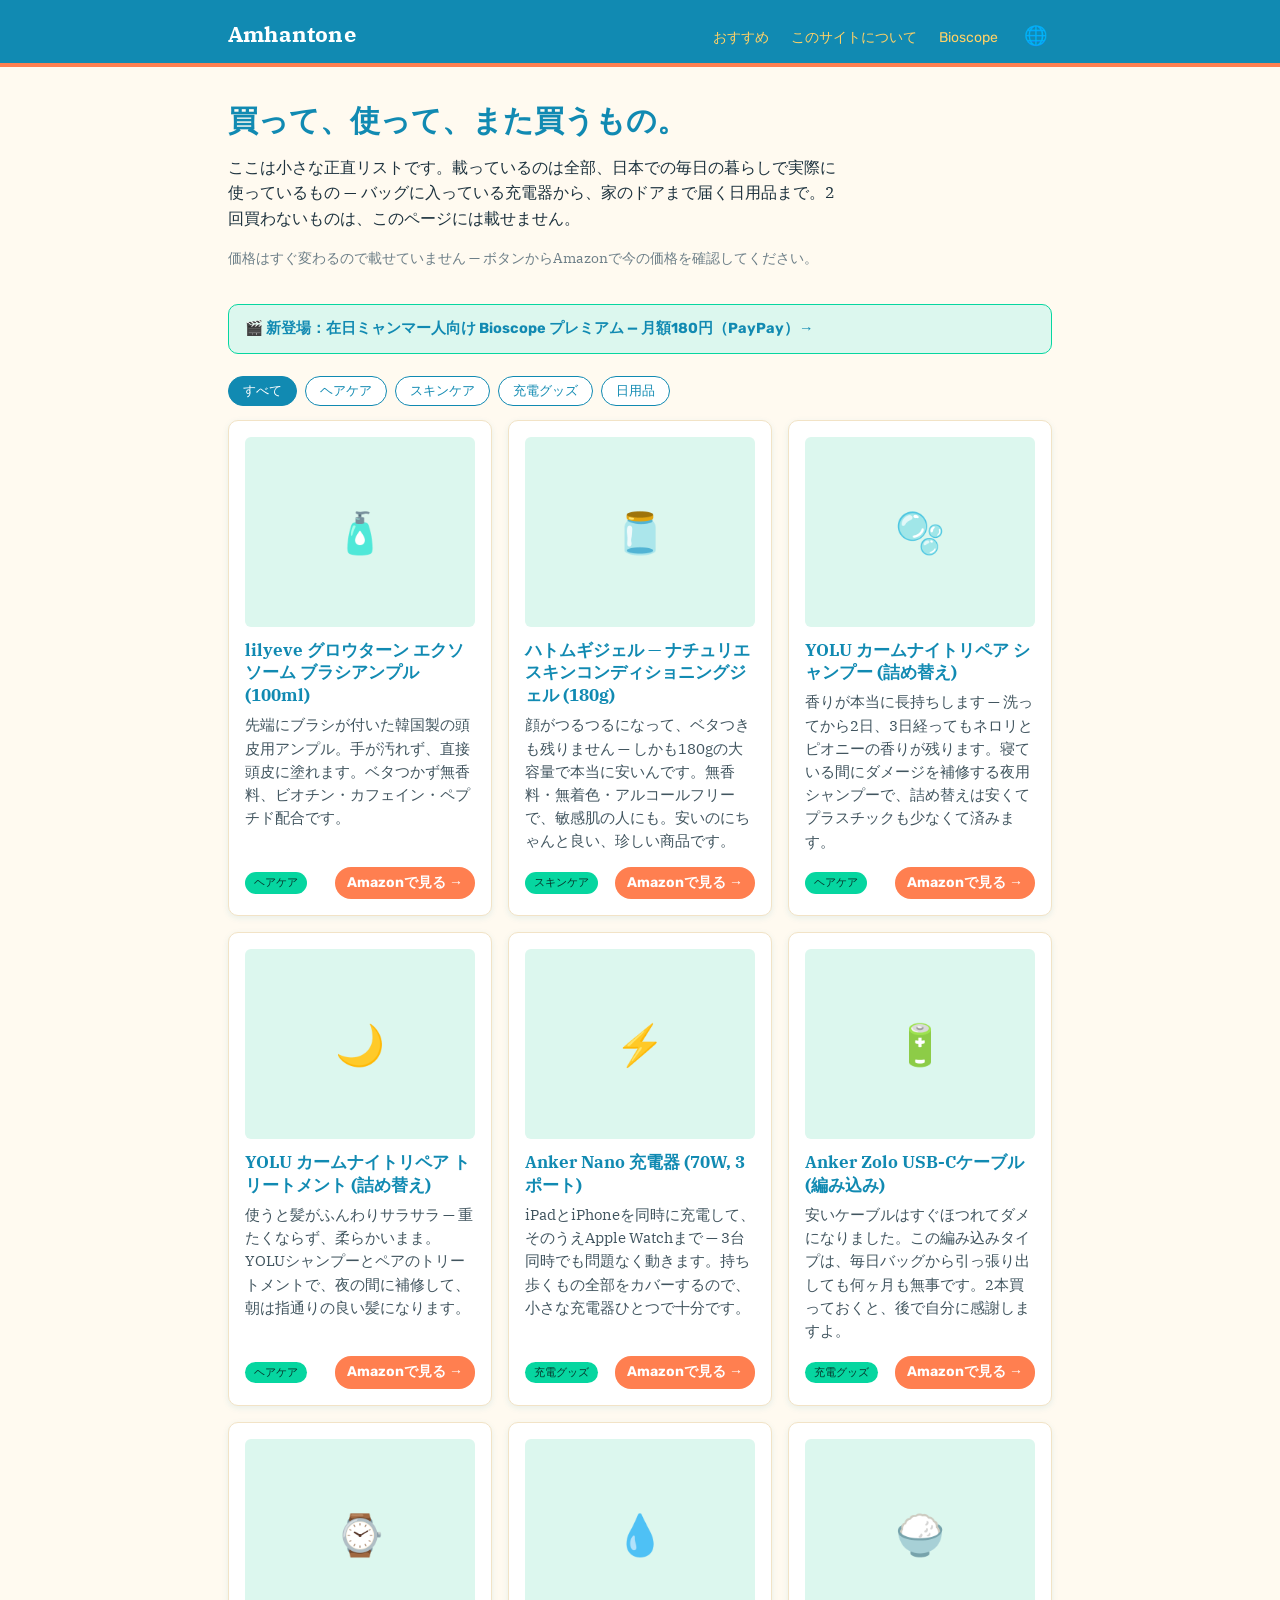
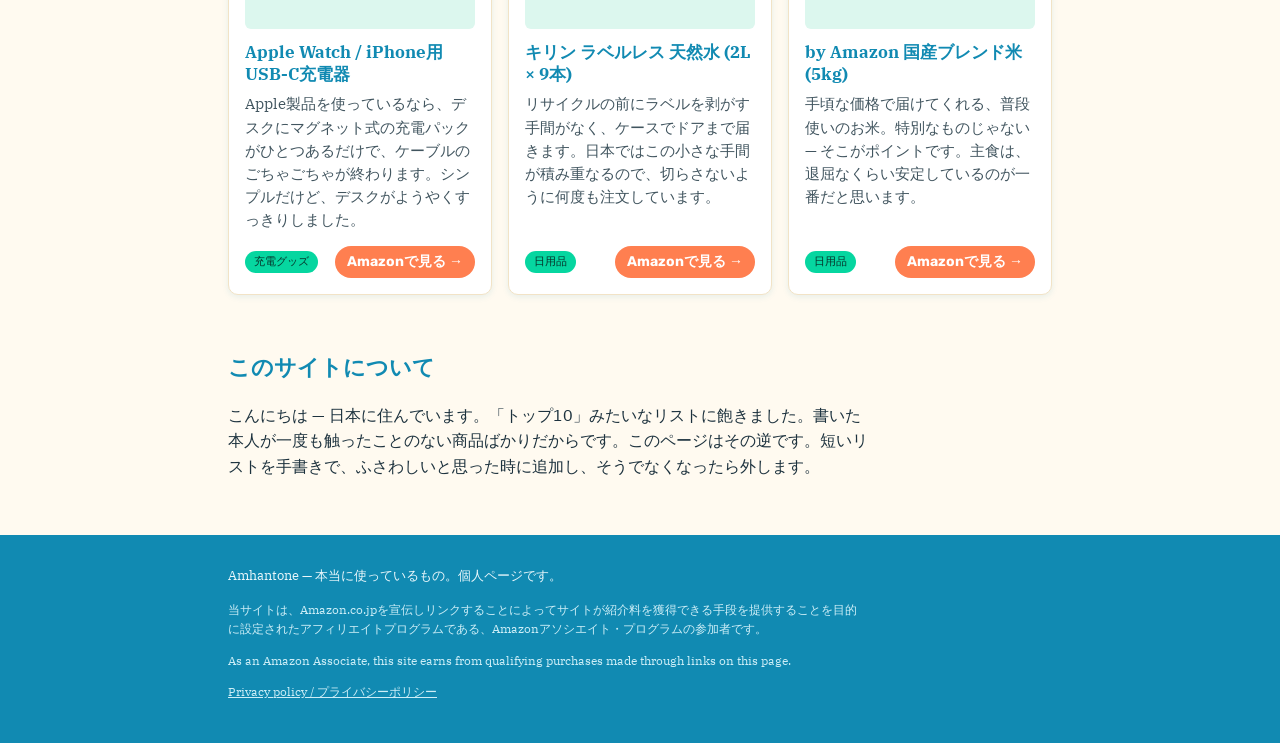
==== commit 78b774f5: "Add quiet AdSense banner slot (hidden until publisher ID is set) + privacy policy" ====
--- a/index.html
+++ b/index.html
@@ -14,7 +14,7 @@
 
 <header>
   <div class="wrap">
-    <div class="site-title">Amhantone</div>
+    <a class="site-title" href="index.html">Amhantone</a>
     <nav>
       <a href="#picks" id="t-picks">Picks</a>
       <a href="#about" id="t-about">About</a>
@@ -45,6 +45,10 @@
     <a id="t-bio" href="bioscope.html" style="color:#118ab2; font-weight:bold; text-decoration:none;">🎬 New: Bioscope Premium for Myanmar in Japan — ¥180/month via PayPay →</a>
   </p>
 
+  <!-- AdSense: ONE small banner in normal flow — never sticky, never a pop-up.
+       Stays completely hidden until a publisher ID is set in ads.js. -->
+  <div id="ad-slot" class="ad-slot" hidden></div>
+
   <section id="picks">
     <div class="filters" id="filters"></div>
     <div class="grid" id="grid"></div>
@@ -65,10 +69,12 @@
     <p id="t-foot">Amhantone — stuff I actually use. A personal page.</p>
     <p class="disclosure">当サイトは、Amazon.co.jpを宣伝しリンクすることによってサイトが紹介料を獲得できる手段を提供することを目的に設定されたアフィリエイトプログラムである、Amazonアソシエイト・プログラムの参加者です。</p>
     <p class="disclosure">As an Amazon Associate, this site earns from qualifying purchases made through links on this page.</p>
+    <p class="disclosure"><a href="privacy.html" style="color:#cdeef7;">Privacy policy / プライバシーポリシー</a></p>
   </div>
 </footer>
 
 <script src="products.js?v=11"></script>
+<script src="ads.js?v=1"></script>
 <script>
   function withTag(url) {
     // Short links from Associates Central already carry the tag — use them exactly as given.
--- a/style.css
+++ b/style.css
@@ -22,6 +22,7 @@
   padding-top: 16px; padding-bottom: 12px;
 }
 .site-title { font-size: 22px; font-weight: bold; letter-spacing: .2px; color: #ffffff; }
+a.site-title { text-decoration: none; cursor: pointer; }
 nav a {
   color: #ffd166; text-decoration: none; margin-left: 18px;
   font-family: 'Rubik', Arial, sans-serif; font-size: 14px;
@@ -107,6 +108,16 @@
 }
 .buy:hover { background: #118ab2; color: #ffffff; }
 
+/* AdSense banner — one small, quiet slot in normal flow.
+   Not sticky, not floating, no overlay. Collapses when empty. */
+.ad-slot { margin: 18px auto 4px; max-width: 728px; text-align: center; }
+.ad-slot[hidden] { display: none; }
+.ad-label {
+  font-family: 'Rubik', Arial, sans-serif; font-size: 11px;
+  color: #6d7f88; margin: 0 0 4px; letter-spacing: .4px;
+}
+.ad-banner { display: block; width: 100%; max-height: 110px; overflow: hidden; }
+
 #about { padding: 26px 0 10px; max-width: 640px; }
 #about h2 { font-size: 22px; color: #118ab2; }
 
